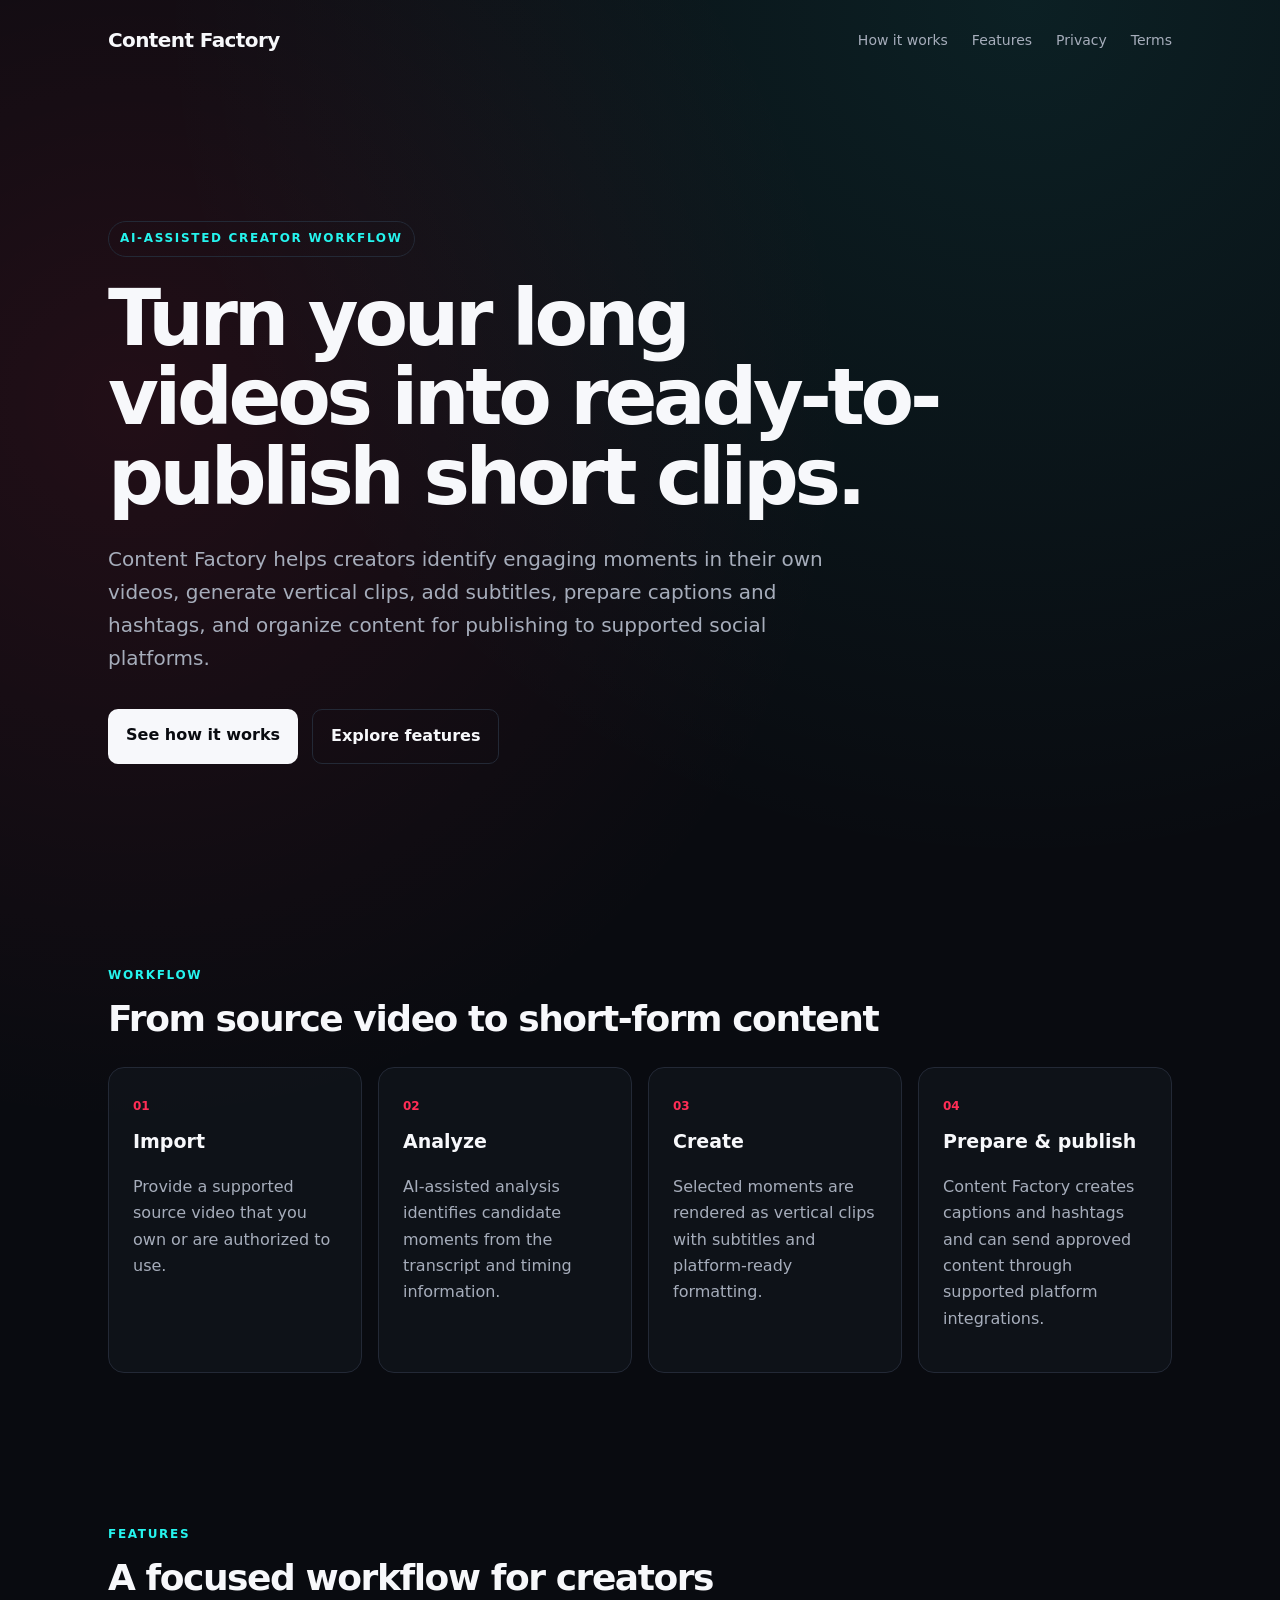
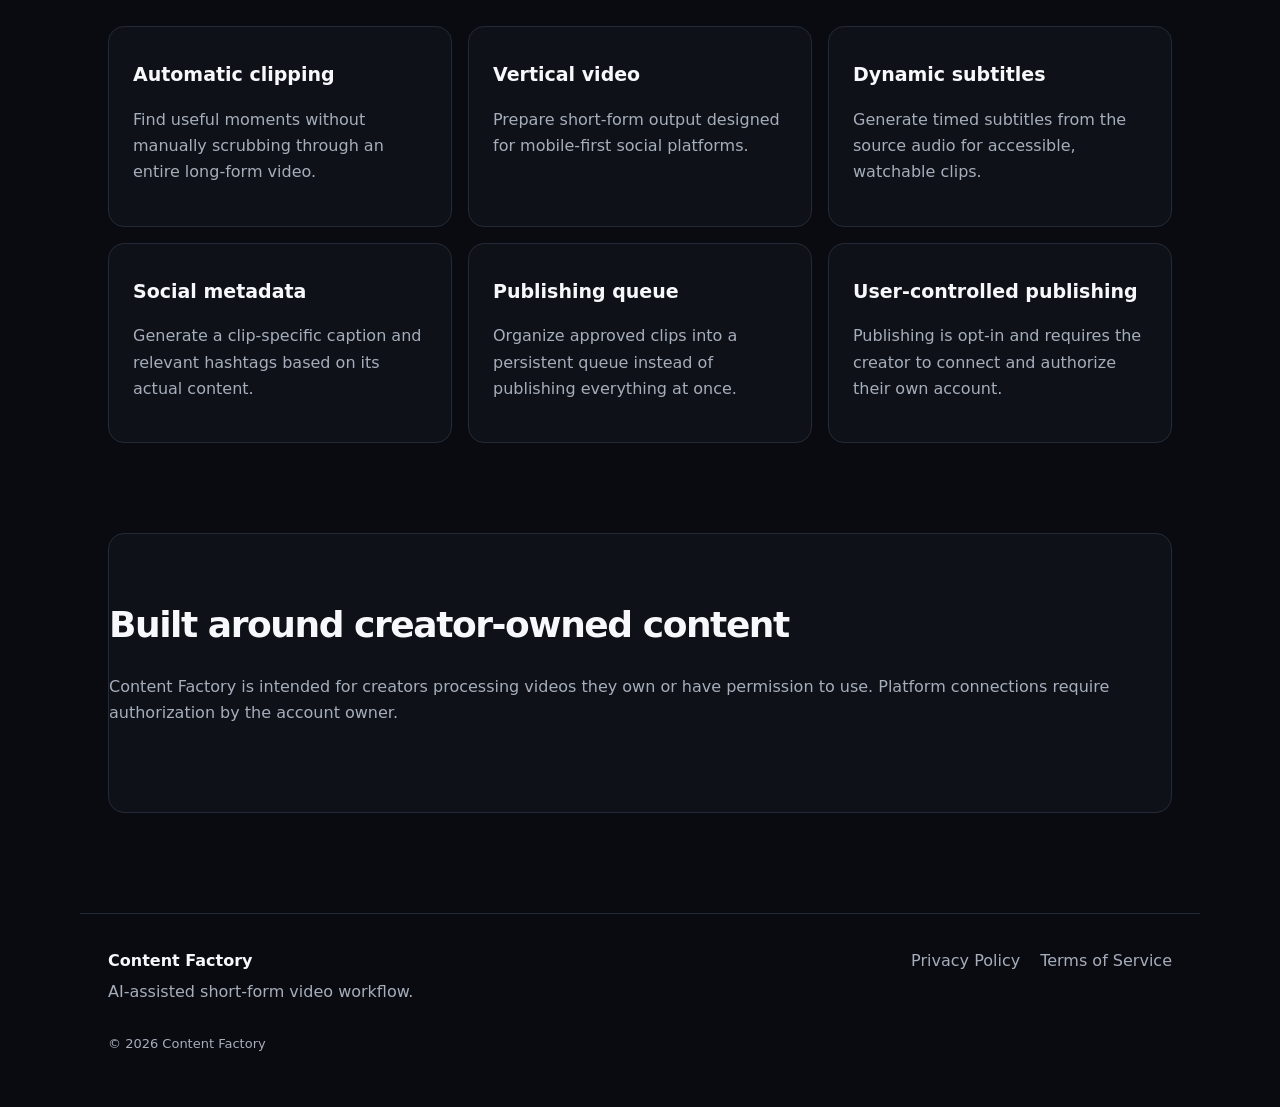
==== index.html @ 4abaa099 "ready" ====
<!doctype html><html lang="en"><head><meta charset="utf-8"><meta name="viewport" content="width=device-width,initial-scale=1"><meta name="description" content="Content Factory turns long-form creator videos into short-form clips with captions, subtitles and publishing preparation."><title>Content Factory — AI Video Clipping</title><link rel="stylesheet" href="assets/style.css"></head><body><header><a class="brand" href="./">Content Factory</a><nav><a href="#how">How it works</a><a href="#features">Features</a><a href="privacy/">Privacy</a><a href="terms/">Terms</a></nav></header><main><section class="hero"><div class="badge">AI-assisted creator workflow</div><h1>Turn your long videos into ready-to-publish short clips.</h1><p>Content Factory helps creators identify engaging moments in their own videos, generate vertical clips, add subtitles, prepare captions and hashtags, and organize content for publishing to supported social platforms.</p><div class="actions"><a class="button" href="#how">See how it works</a><a class="secondary" href="#features">Explore features</a></div></section><section id="how"><p class="eyebrow">WORKFLOW</p><h2>From source video to short-form content</h2><div class="grid steps"><article><span>01</span><h3>Import</h3><p>Provide a supported source video that you own or are authorized to use.</p></article><article><span>02</span><h3>Analyze</h3><p>AI-assisted analysis identifies candidate moments from the transcript and timing information.</p></article><article><span>03</span><h3>Create</h3><p>Selected moments are rendered as vertical clips with subtitles and platform-ready formatting.</p></article><article><span>04</span><h3>Prepare & publish</h3><p>Content Factory creates captions and hashtags and can send approved content through supported platform integrations.</p></article></div></section><section id="features"><p class="eyebrow">FEATURES</p><h2>A focused workflow for creators</h2><div class="grid features"><article><h3>Automatic clipping</h3><p>Find useful moments without manually scrubbing through an entire long-form video.</p></article><article><h3>Vertical video</h3><p>Prepare short-form output designed for mobile-first social platforms.</p></article><article><h3>Dynamic subtitles</h3><p>Generate timed subtitles from the source audio for accessible, watchable clips.</p></article><article><h3>Social metadata</h3><p>Generate a clip-specific caption and relevant hashtags based on its actual content.</p></article><article><h3>Publishing queue</h3><p>Organize approved clips into a persistent queue instead of publishing everything at once.</p></article><article><h3>User-controlled publishing</h3><p>Publishing is opt-in and requires the creator to connect and authorize their own account.</p></article></div></section><section class="notice"><h2>Built around creator-owned content</h2><p>Content Factory is intended for creators processing videos they own or have permission to use. Platform connections require authorization by the account owner.</p></section></main><footer><div><strong>Content Factory</strong><p>AI-assisted short-form video workflow.</p></div><div class="footerlinks"><a href="privacy/">Privacy Policy</a><a href="terms/">Terms of Service</a></div><p class="copyright">© 2026 Content Factory</p></footer></body></html>
---- assets/style.css ----
:root{--bg:#090b10;--panel:#11151d;--text:#f7f8fb;--muted:#a6adbb;--line:#232936;--accent:#ff2d55;--accent2:#25f4ee;--max:1120px}*{box-sizing:border-box}html{scroll-behavior:smooth}body{margin:0;background:radial-gradient(circle at 80% 0%,rgba(37,244,238,.09),transparent 30%),radial-gradient(circle at 10% 15%,rgba(255,45,85,.10),transparent 28%),var(--bg);color:var(--text);font:16px/1.65 Inter,ui-sans-serif,system-ui,-apple-system,BlinkMacSystemFont,"Segoe UI",sans-serif}a{color:inherit;text-decoration:none}header{max-width:var(--max);margin:auto;padding:24px 28px;display:flex;justify-content:space-between;align-items:center}.brand{font-weight:800;letter-spacing:-.03em;font-size:20px}nav{display:flex;gap:24px;color:var(--muted);font-size:14px}nav a:hover,.footerlinks a:hover{color:var(--text)}main{max-width:var(--max);margin:auto;padding:50px 28px 100px}.hero{padding:90px 0 120px;max-width:850px}.badge,.eyebrow{font-size:12px;letter-spacing:.14em;text-transform:uppercase;font-weight:800;color:var(--accent2)}.badge{display:inline-block;padding:7px 11px;border:1px solid var(--line);border-radius:999px;margin-bottom:22px}.hero h1,.legal h1{font-size:clamp(44px,7vw,78px);line-height:1.02;letter-spacing:-.055em;margin:0 0 26px}.hero>p{font-size:20px;color:var(--muted);max-width:760px}.actions{display:flex;gap:14px;margin-top:34px}.button,.secondary{padding:13px 18px;border-radius:10px;font-weight:700}.button{background:var(--text);color:var(--bg)}.secondary{border:1px solid var(--line)}section:not(.hero){padding:70px 0}h2{font-size:36px;letter-spacing:-.04em;line-height:1.15;margin:8px 0 28px}h3{margin:8px 0 8px;font-size:19px}.grid{display:grid;gap:16px}.steps{grid-template-columns:repeat(4,1fr)}.features{grid-template-columns:repeat(3,1fr)}article,.notice,.legal-note{background:rgba(17,21,29,.72);border:1px solid var(--line);border-radius:16px;padding:24px}article span{font-size:12px;color:var(--accent);font-weight:800}article p,.notice p,.legal p,.updated{color:var(--muted)}.notice{margin-top:20px}.notice h2{margin-top:0}.legal{max-width:820px}.legal h1{font-size:58px}.legal h2{font-size:23px;margin-top:42px;margin-bottom:8px}.legal-note{margin-top:42px;color:var(--muted)}footer{max-width:var(--max);margin:auto;padding:34px 28px 48px;border-top:1px solid var(--line);display:grid;grid-template-columns:1fr auto;gap:20px;color:var(--muted)}footer strong{color:var(--text)}footer p{margin:4px 0}.footerlinks{display:flex;gap:20px}.copyright{grid-column:1/-1;font-size:13px}@media(max-width:800px){nav{gap:12px;flex-wrap:wrap;justify-content:flex-end}.steps,.features{grid-template-columns:1fr}.hero{padding:55px 0 70px}.hero h1{font-size:48px}footer{grid-template-columns:1fr}.footerlinks{flex-direction:column;gap:8px}}
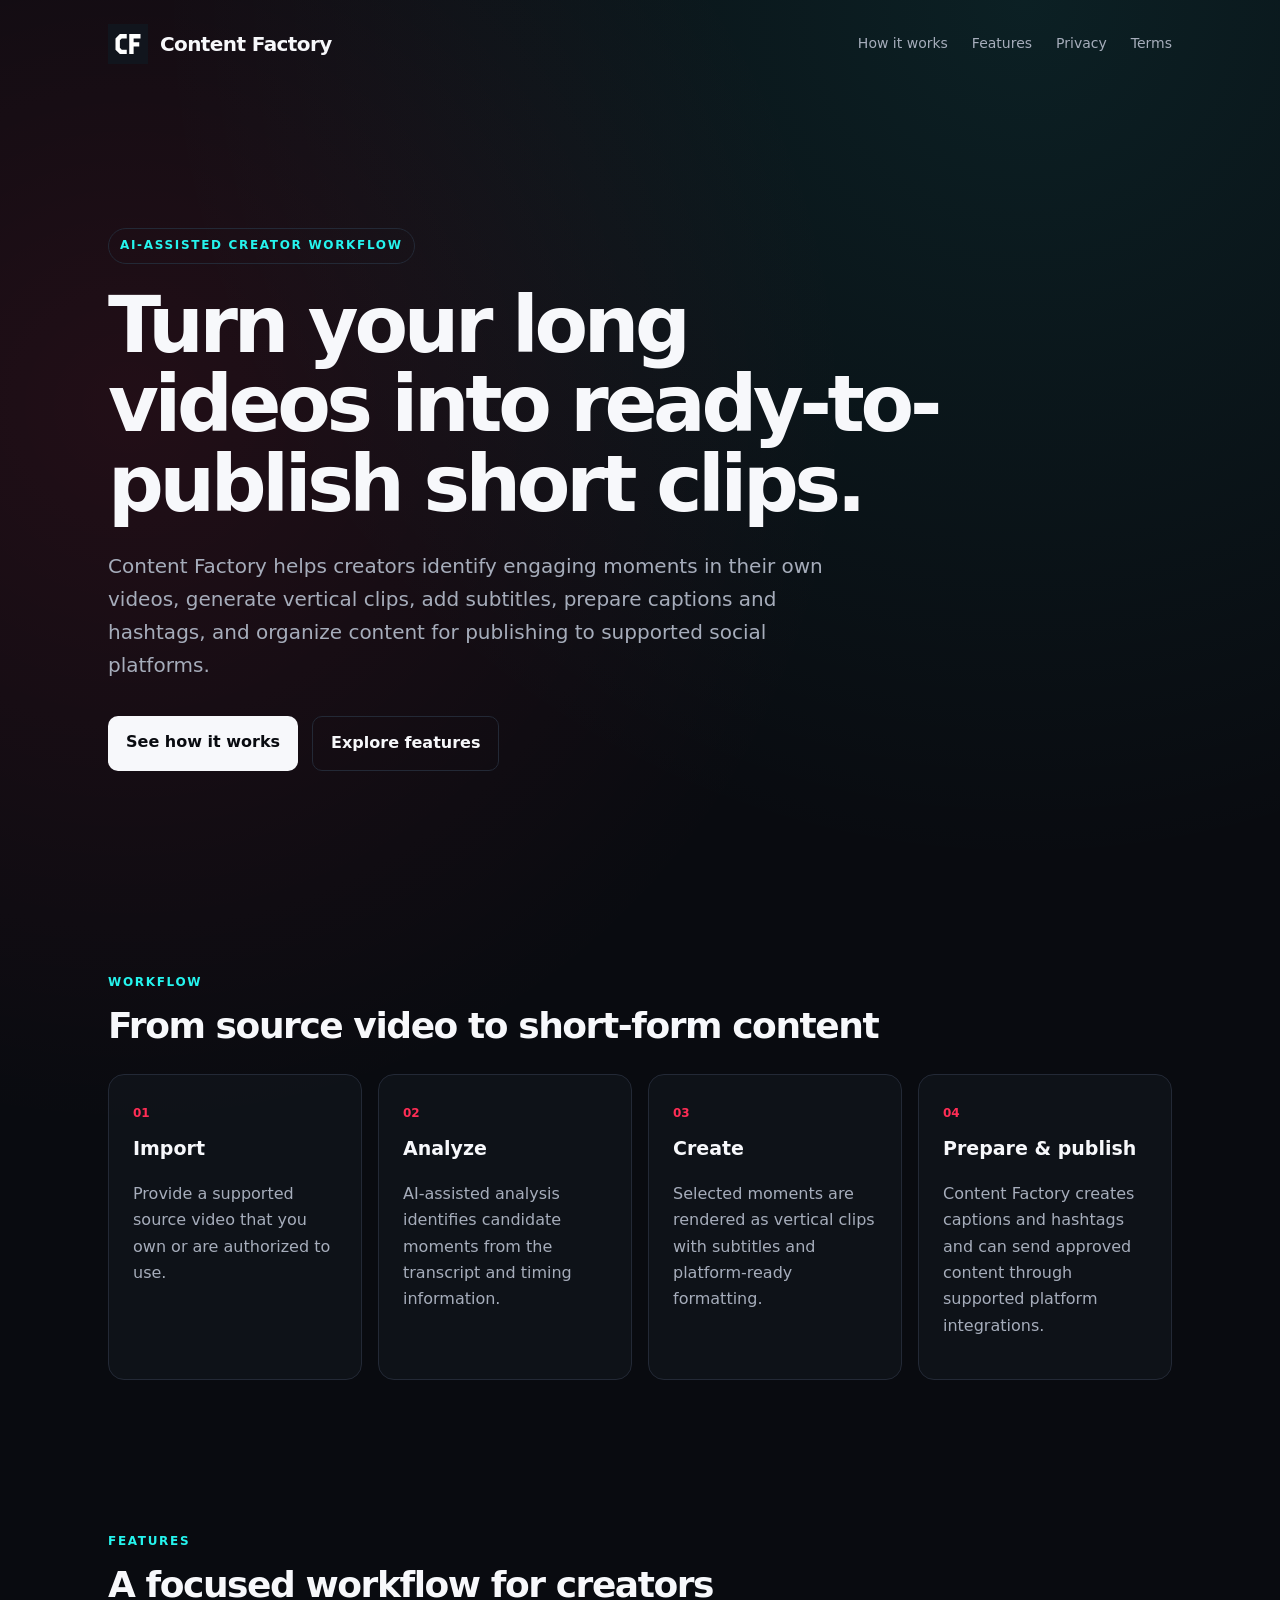
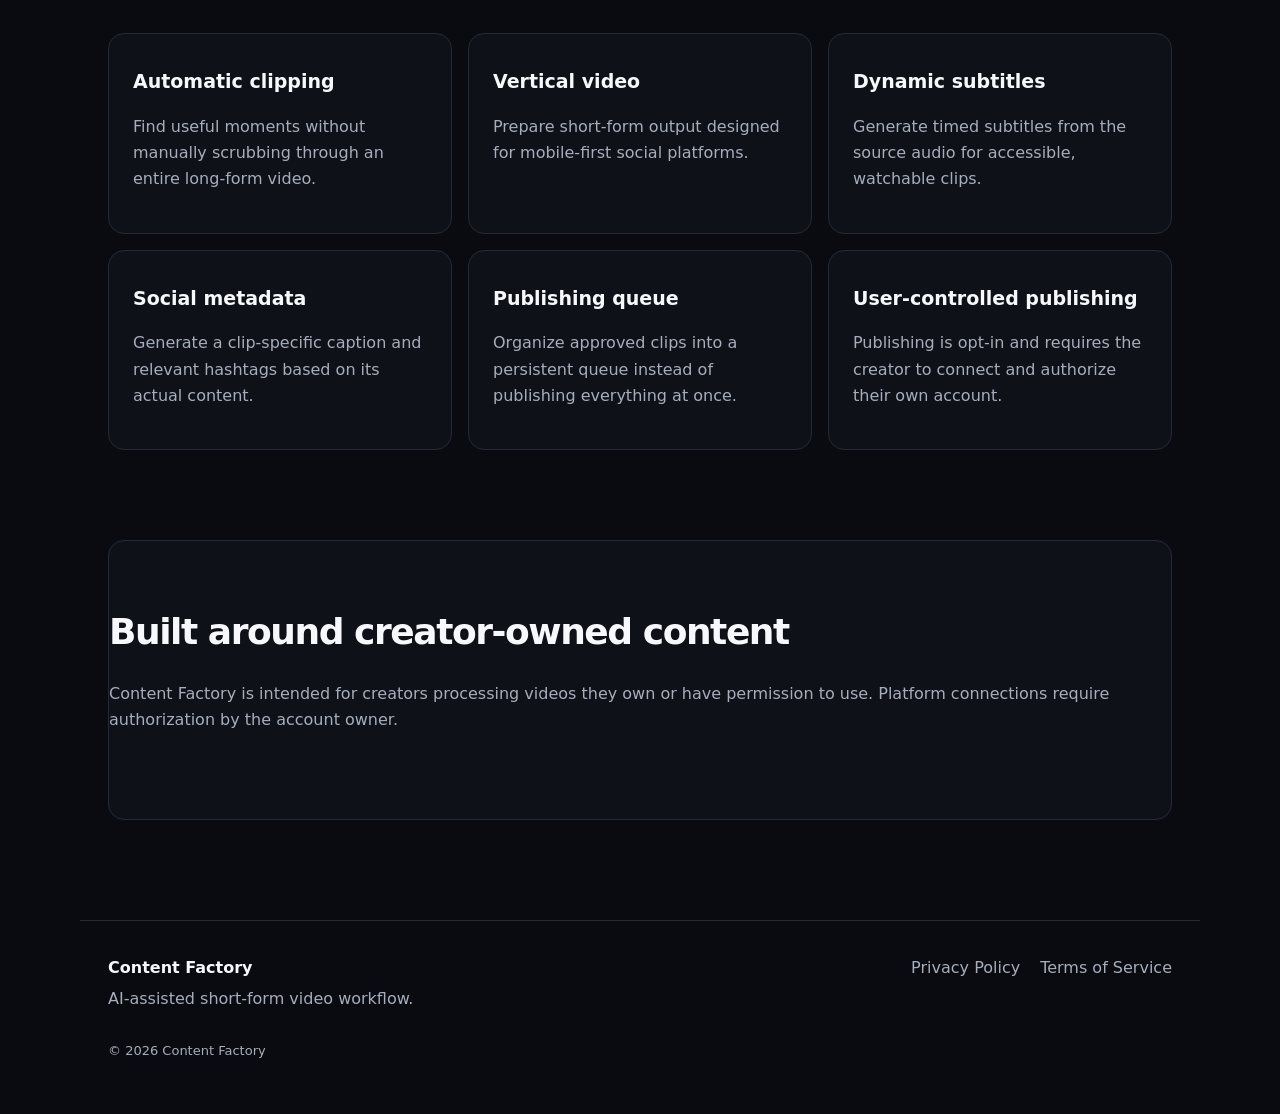
==== commit c58b7123: "fiveico" ====
--- a/index.html
+++ b/index.html
@@ -1 +1,8 @@
-<!doctype html><html lang="en"><head><meta charset="utf-8"><meta name="viewport" content="width=device-width,initial-scale=1"><meta name="description" content="Content Factory turns long-form creator videos into short-form clips with captions, subtitles and publishing preparation."><title>Content Factory — AI Video Clipping</title><link rel="stylesheet" href="assets/style.css"></head><body><header><a class="brand" href="./">Content Factory</a><nav><a href="#how">How it works</a><a href="#features">Features</a><a href="privacy/">Privacy</a><a href="terms/">Terms</a></nav></header><main><section class="hero"><div class="badge">AI-assisted creator workflow</div><h1>Turn your long videos into ready-to-publish short clips.</h1><p>Content Factory helps creators identify engaging moments in their own videos, generate vertical clips, add subtitles, prepare captions and hashtags, and organize content for publishing to supported social platforms.</p><div class="actions"><a class="button" href="#how">See how it works</a><a class="secondary" href="#features">Explore features</a></div></section><section id="how"><p class="eyebrow">WORKFLOW</p><h2>From source video to short-form content</h2><div class="grid steps"><article><span>01</span><h3>Import</h3><p>Provide a supported source video that you own or are authorized to use.</p></article><article><span>02</span><h3>Analyze</h3><p>AI-assisted analysis identifies candidate moments from the transcript and timing information.</p></article><article><span>03</span><h3>Create</h3><p>Selected moments are rendered as vertical clips with subtitles and platform-ready formatting.</p></article><article><span>04</span><h3>Prepare & publish</h3><p>Content Factory creates captions and hashtags and can send approved content through supported platform integrations.</p></article></div></section><section id="features"><p class="eyebrow">FEATURES</p><h2>A focused workflow for creators</h2><div class="grid features"><article><h3>Automatic clipping</h3><p>Find useful moments without manually scrubbing through an entire long-form video.</p></article><article><h3>Vertical video</h3><p>Prepare short-form output designed for mobile-first social platforms.</p></article><article><h3>Dynamic subtitles</h3><p>Generate timed subtitles from the source audio for accessible, watchable clips.</p></article><article><h3>Social metadata</h3><p>Generate a clip-specific caption and relevant hashtags based on its actual content.</p></article><article><h3>Publishing queue</h3><p>Organize approved clips into a persistent queue instead of publishing everything at once.</p></article><article><h3>User-controlled publishing</h3><p>Publishing is opt-in and requires the creator to connect and authorize their own account.</p></article></div></section><section class="notice"><h2>Built around creator-owned content</h2><p>Content Factory is intended for creators processing videos they own or have permission to use. Platform connections require authorization by the account owner.</p></section></main><footer><div><strong>Content Factory</strong><p>AI-assisted short-form video workflow.</p></div><div class="footerlinks"><a href="privacy/">Privacy Policy</a><a href="terms/">Terms of Service</a></div><p class="copyright">© 2026 Content Factory</p></footer></body></html>
+<!doctype html><html lang="en"><head><meta charset="utf-8"><meta name="viewport" content="width=device-width,initial-scale=1"><meta name="description" content="Content Factory turns long-form creator videos into short-form clips with captions, subtitles and publishing preparation."><title>Content Factory — AI Video Clipping</title><link rel="stylesheet" href="assets/style.css?v=cf-1">
+<meta name="theme-color" content="#11151d">
+<link rel="icon" href="favicon.ico?v=cf-1" sizes="16x16 32x32 48x48" type="image/x-icon">
+<link rel="icon" href="assets/branding/content-factory-icon.svg?v=cf-1" type="image/svg+xml" sizes="any">
+<link rel="icon" href="assets/branding/favicon-32x32.png?v=cf-1" type="image/png" sizes="32x32">
+<link rel="icon" href="assets/branding/favicon-16x16.png?v=cf-1" type="image/png" sizes="16x16">
+<link rel="apple-touch-icon" href="assets/branding/apple-touch-icon.png?v=cf-1" sizes="180x180">
+</head><body><header><a class="brand" href="./"><img class="brand-icon" src="assets/branding/content-factory-icon.svg?v=cf-1" width="40" height="40" alt=""><span>Content Factory</span></a><nav><a href="#how">How it works</a><a href="#features">Features</a><a href="privacy/">Privacy</a><a href="terms/">Terms</a></nav></header><main><section class="hero"><div class="badge">AI-assisted creator workflow</div><h1>Turn your long videos into ready-to-publish short clips.</h1><p>Content Factory helps creators identify engaging moments in their own videos, generate vertical clips, add subtitles, prepare captions and hashtags, and organize content for publishing to supported social platforms.</p><div class="actions"><a class="button" href="#how">See how it works</a><a class="secondary" href="#features">Explore features</a></div></section><section id="how"><p class="eyebrow">WORKFLOW</p><h2>From source video to short-form content</h2><div class="grid steps"><article><span>01</span><h3>Import</h3><p>Provide a supported source video that you own or are authorized to use.</p></article><article><span>02</span><h3>Analyze</h3><p>AI-assisted analysis identifies candidate moments from the transcript and timing information.</p></article><article><span>03</span><h3>Create</h3><p>Selected moments are rendered as vertical clips with subtitles and platform-ready formatting.</p></article><article><span>04</span><h3>Prepare & publish</h3><p>Content Factory creates captions and hashtags and can send approved content through supported platform integrations.</p></article></div></section><section id="features"><p class="eyebrow">FEATURES</p><h2>A focused workflow for creators</h2><div class="grid features"><article><h3>Automatic clipping</h3><p>Find useful moments without manually scrubbing through an entire long-form video.</p></article><article><h3>Vertical video</h3><p>Prepare short-form output designed for mobile-first social platforms.</p></article><article><h3>Dynamic subtitles</h3><p>Generate timed subtitles from the source audio for accessible, watchable clips.</p></article><article><h3>Social metadata</h3><p>Generate a clip-specific caption and relevant hashtags based on its actual content.</p></article><article><h3>Publishing queue</h3><p>Organize approved clips into a persistent queue instead of publishing everything at once.</p></article><article><h3>User-controlled publishing</h3><p>Publishing is opt-in and requires the creator to connect and authorize their own account.</p></article></div></section><section class="notice"><h2>Built around creator-owned content</h2><p>Content Factory is intended for creators processing videos they own or have permission to use. Platform connections require authorization by the account owner.</p></section></main><footer><div><strong>Content Factory</strong><p>AI-assisted short-form video workflow.</p></div><div class="footerlinks"><a href="privacy/">Privacy Policy</a><a href="terms/">Terms of Service</a></div><p class="copyright">© 2026 Content Factory</p></footer></body></html>
--- a/assets/style.css
+++ b/assets/style.css
@@ -1 +1,5 @@
 :root{--bg:#090b10;--panel:#11151d;--text:#f7f8fb;--muted:#a6adbb;--line:#232936;--accent:#ff2d55;--accent2:#25f4ee;--max:1120px}*{box-sizing:border-box}html{scroll-behavior:smooth}body{margin:0;background:radial-gradient(circle at 80% 0%,rgba(37,244,238,.09),transparent 30%),radial-gradient(circle at 10% 15%,rgba(255,45,85,.10),transparent 28%),var(--bg);color:var(--text);font:16px/1.65 Inter,ui-sans-serif,system-ui,-apple-system,BlinkMacSystemFont,"Segoe UI",sans-serif}a{color:inherit;text-decoration:none}header{max-width:var(--max);margin:auto;padding:24px 28px;display:flex;justify-content:space-between;align-items:center}.brand{font-weight:800;letter-spacing:-.03em;font-size:20px}nav{display:flex;gap:24px;color:var(--muted);font-size:14px}nav a:hover,.footerlinks a:hover{color:var(--text)}main{max-width:var(--max);margin:auto;padding:50px 28px 100px}.hero{padding:90px 0 120px;max-width:850px}.badge,.eyebrow{font-size:12px;letter-spacing:.14em;text-transform:uppercase;font-weight:800;color:var(--accent2)}.badge{display:inline-block;padding:7px 11px;border:1px solid var(--line);border-radius:999px;margin-bottom:22px}.hero h1,.legal h1{font-size:clamp(44px,7vw,78px);line-height:1.02;letter-spacing:-.055em;margin:0 0 26px}.hero>p{font-size:20px;color:var(--muted);max-width:760px}.actions{display:flex;gap:14px;margin-top:34px}.button,.secondary{padding:13px 18px;border-radius:10px;font-weight:700}.button{background:var(--text);color:var(--bg)}.secondary{border:1px solid var(--line)}section:not(.hero){padding:70px 0}h2{font-size:36px;letter-spacing:-.04em;line-height:1.15;margin:8px 0 28px}h3{margin:8px 0 8px;font-size:19px}.grid{display:grid;gap:16px}.steps{grid-template-columns:repeat(4,1fr)}.features{grid-template-columns:repeat(3,1fr)}article,.notice,.legal-note{background:rgba(17,21,29,.72);border:1px solid var(--line);border-radius:16px;padding:24px}article span{font-size:12px;color:var(--accent);font-weight:800}article p,.notice p,.legal p,.updated{color:var(--muted)}.notice{margin-top:20px}.notice h2{margin-top:0}.legal{max-width:820px}.legal h1{font-size:58px}.legal h2{font-size:23px;margin-top:42px;margin-bottom:8px}.legal-note{margin-top:42px;color:var(--muted)}footer{max-width:var(--max);margin:auto;padding:34px 28px 48px;border-top:1px solid var(--line);display:grid;grid-template-columns:1fr auto;gap:20px;color:var(--muted)}footer strong{color:var(--text)}footer p{margin:4px 0}.footerlinks{display:flex;gap:20px}.copyright{grid-column:1/-1;font-size:13px}@media(max-width:800px){nav{gap:12px;flex-wrap:wrap;justify-content:flex-end}.steps,.features{grid-template-columns:1fr}.hero{padding:55px 0 70px}.hero h1{font-size:48px}footer{grid-template-columns:1fr}.footerlinks{flex-direction:column;gap:8px}}
+
+/* Official CF mark: same SVG as the browser and TikTok app icon. */
+.brand{display:inline-flex;align-items:center;gap:12px;flex-shrink:0}.brand-icon{display:block;flex-shrink:0;object-fit:contain}
+@media(max-width:600px){header{flex-wrap:wrap;gap:18px}header nav{justify-content:flex-start}}
